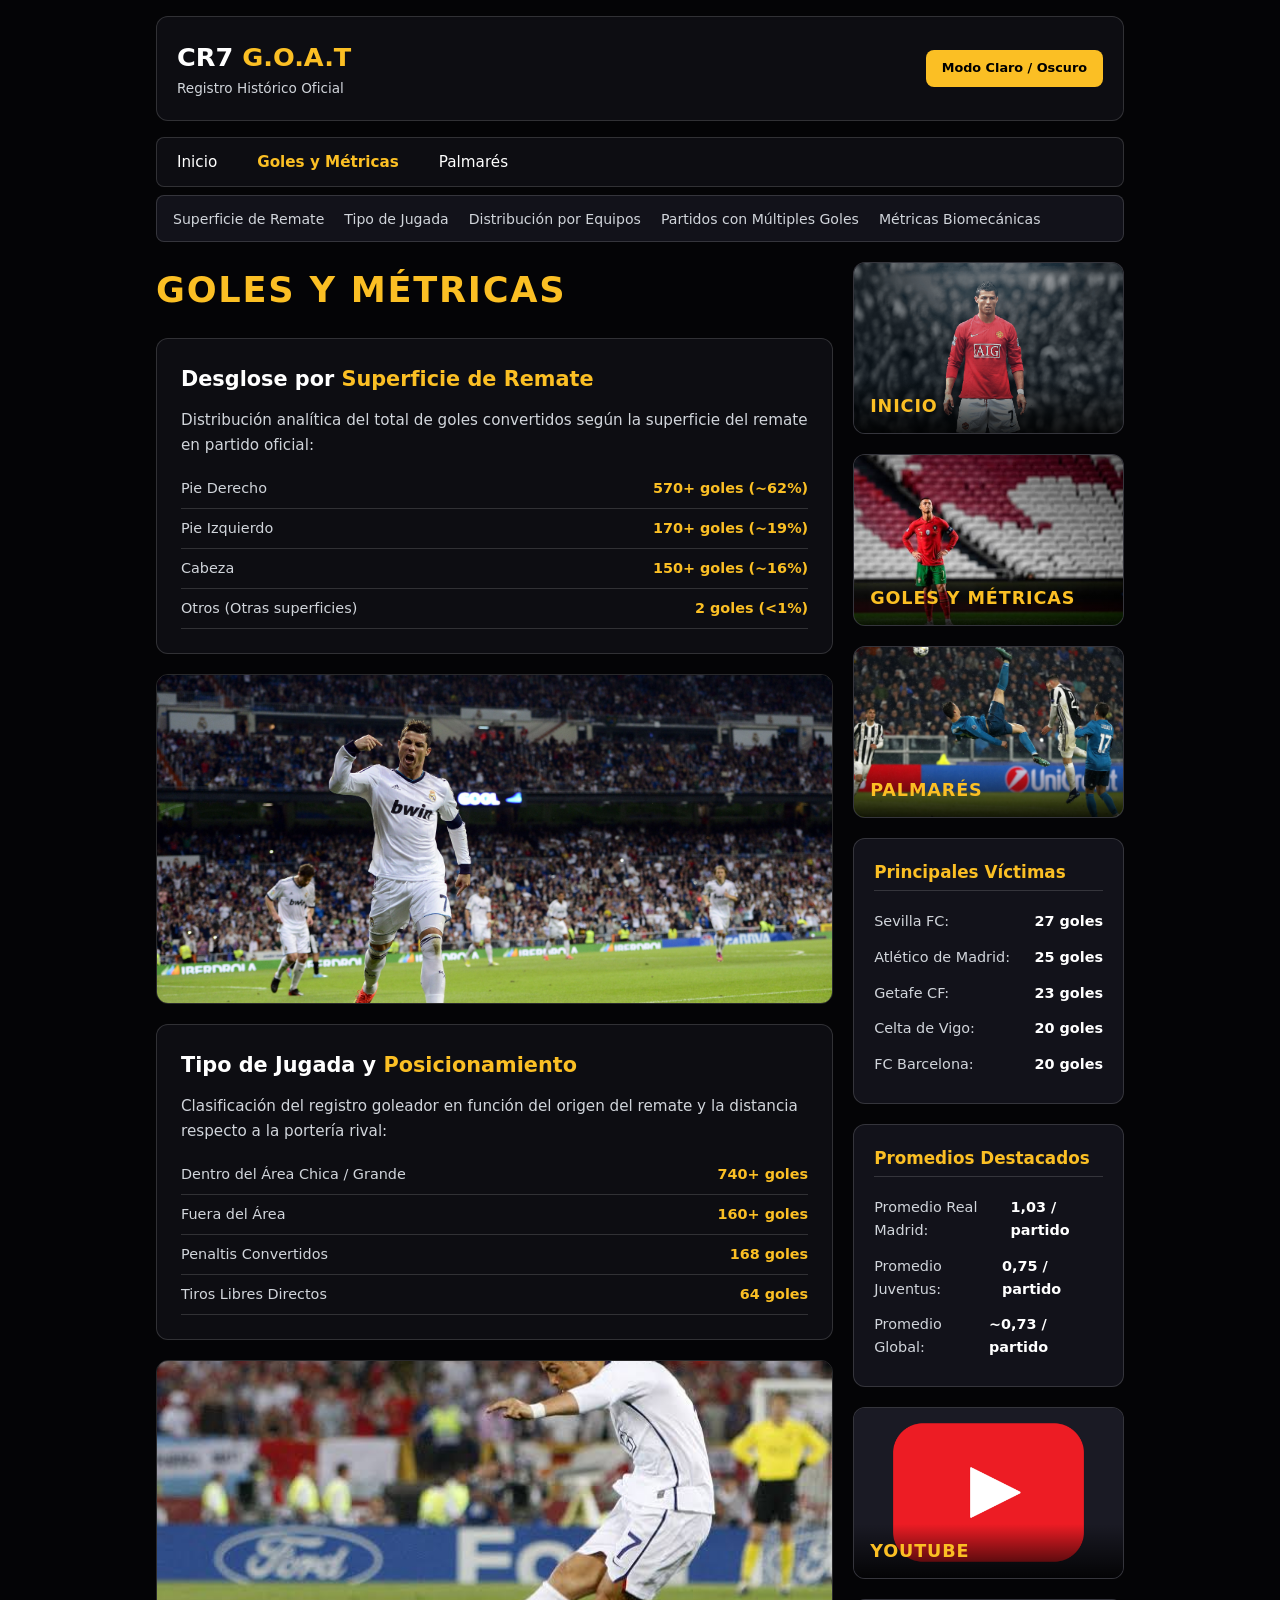
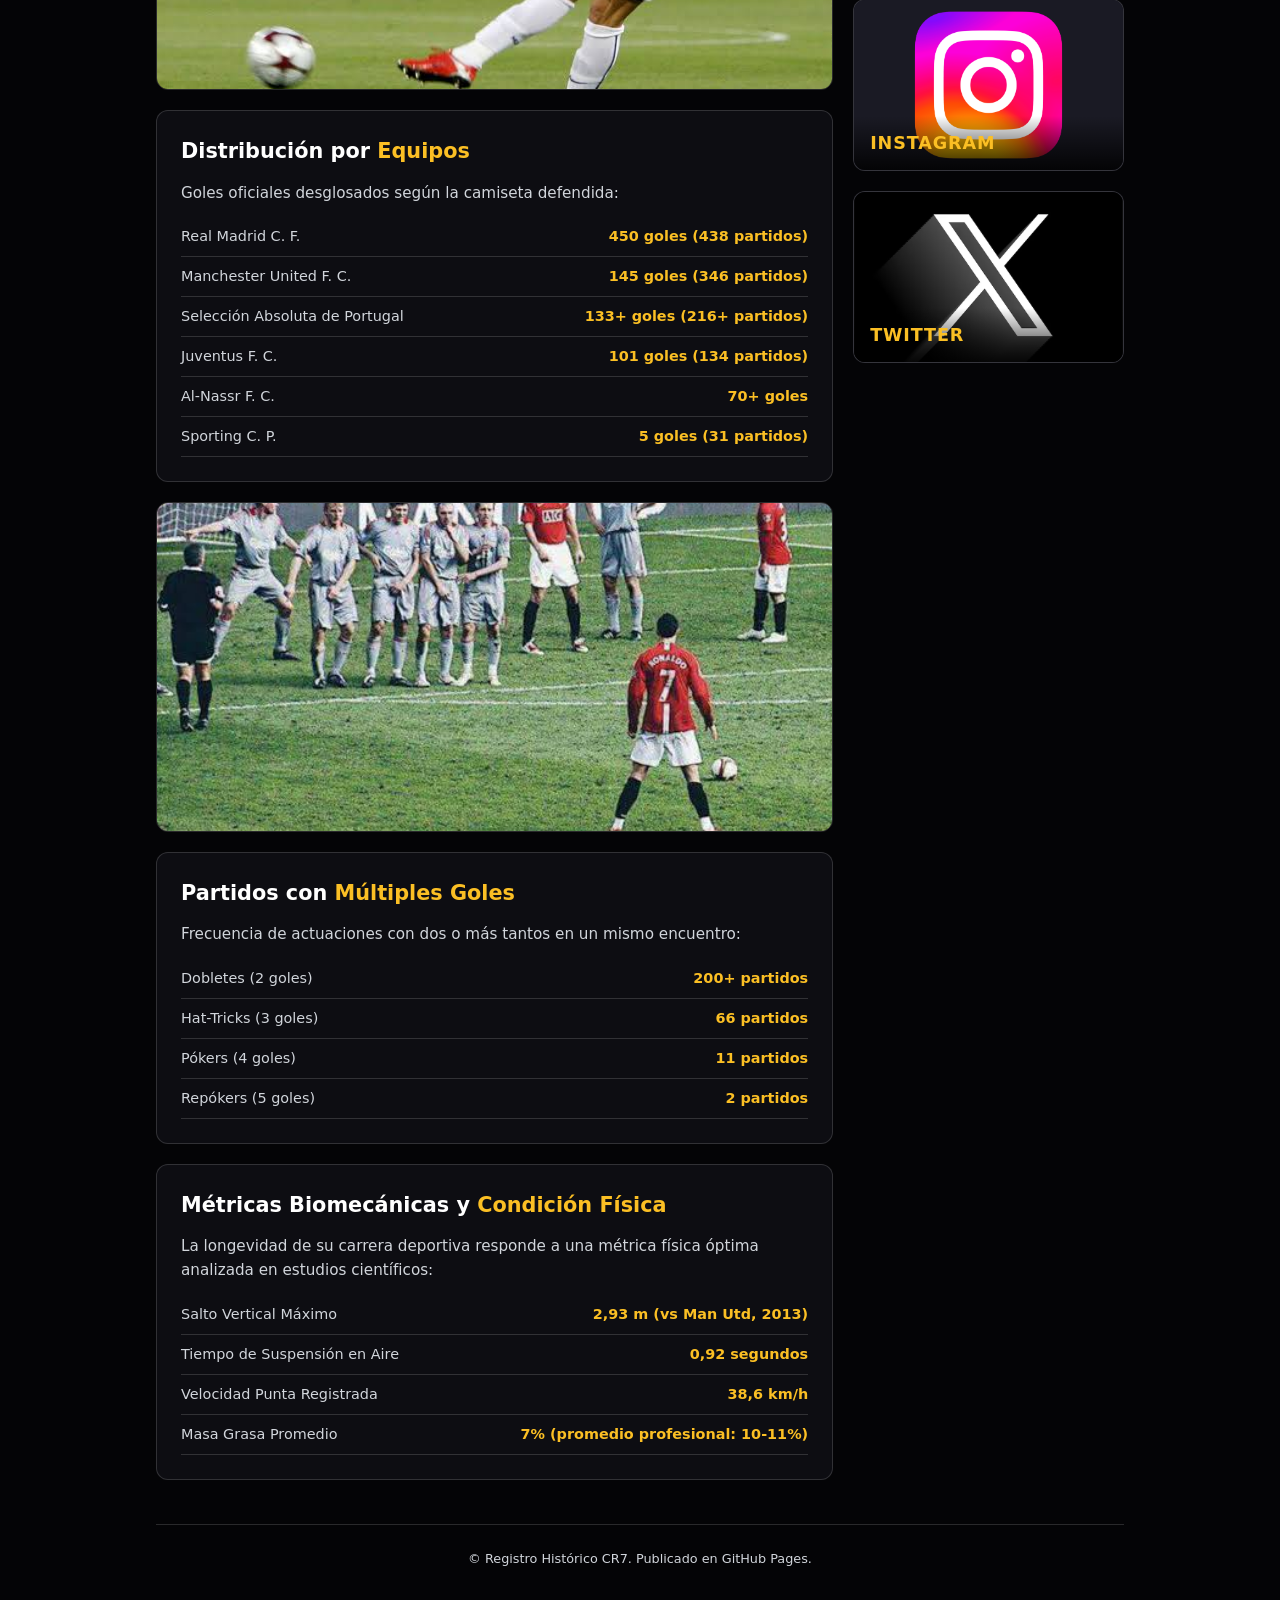
==== goles.html @ 3d064ac8 "Primer commit del sitio web" ====
<!DOCTYPE html>
<html lang="es">
<head>
    <meta charset="UTF-8">
    <meta name="viewport" content="width=device-width, initial-scale=1.0">
    <title>CR7 — Goles y Métricas</title>
    <link rel="stylesheet" href="styles.css">

    <!-- Carga previa del tema -->
    <script>
        (function() {
            var params = new URLSearchParams(window.location.search);
            var theme = params.get('theme');
            if (!theme) {
                try { theme = localStorage.getItem('theme'); } catch(e) {}
            }
            if (theme === 'light') {
                document.documentElement.setAttribute('data-theme', 'light');
            }
        })();
    </script>
</head>
<body>

    <!-- Checkbox oculto de control de tema -->
    <input type="checkbox" id="theme-switch" autocomplete="off" hidden>

    <div class="site-wrapper">

        <header>
            <div>
                <h1>CR7 <span>G.O.A.T</span></h1>
                <p>Registro Histórico Oficial</p>
            </div>
            <label for="theme-switch" class="theme-btn">Modo Claro / Oscuro</label>
        </header>

        <!-- Navegación principal -->
        <nav class="main-nav">
            <ul>
                <li><a href="index.html">Inicio</a></li>
                <li><a href="goles.html" class="active">Goles y Métricas</a></li>
                <li><a href="palmares.html">Palmarés</a></li>
            </ul>
        </nav>

        <!-- Índice interno de esta sección -->
        <nav class="sub-nav" aria-label="Índice de contenido">
            <ul>
                <li><a href="#remate">Superficie de Remate</a></li>
                <li><a href="#jugada">Tipo de Jugada</a></li>
                <li><a href="#equipos">Distribución por Equipos</a></li>
                <li><a href="#multiples">Partidos con Múltiples Goles</a></li>
                <li><a href="#biomecanica">Métricas Biomecánicas</a></li>
            </ul>
        </nav>

        <main class="layout-body">

            <div class="main-content">

                <div class="page-category-title">GOLES Y MÉTRICAS</div>

                <section id="remate" class="card-section">
                    <h2>Desglose por <span>Superficie de Remate</span></h2>
                    <p>Distribución analítica del total de goles convertidos según la superficie del remate en partido oficial:</p>

                    <!-- Tabla de datos (Label + Valor) -->
                    <div class="data-table">
                        <div class="table-row"><span>Pie Derecho</span><strong>570+ goles (~62%)</strong></div>
                        <div class="table-row"><span>Pie Izquierdo</span><strong>170+ goles (~19%)</strong></div>
                        <div class="table-row"><span>Cabeza</span><strong>150+ goles (~16%)</strong></div>
                        <div class="table-row"><span>Otros (Otras superficies)</span><strong>2 goles (&lt;1%)</strong></div>
                    </div>
                </section>

                <div class="img-banner">
                    <img src="goles1.jpg" alt="Remate de Gol">
                </div>

                <section id="jugada" class="card-section">
                    <h2>Tipo de Jugada y <span>Posicionamiento</span></h2>
                    <p>Clasificación del registro goleador en función del origen del remate y la distancia respecto a la portería rival:</p>
                    <div class="data-table">
                        <div class="table-row"><span>Dentro del Área Chica / Grande</span><strong>740+ goles</strong></div>
                        <div class="table-row"><span>Fuera del Área</span><strong>160+ goles</strong></div>
                        <div class="table-row"><span>Penaltis Convertidos</span><strong>168 goles</strong></div>
                        <div class="table-row"><span>Tiros Libres Directos</span><strong>64 goles</strong></div>
                    </div>
                </section>

                <div class="img-banner">
                    <img src="goles2.jpg" alt="Celebración de Gol">
                </div>

                <section id="equipos" class="card-section">
                    <h2>Distribución por <span>Equipos</span></h2>
                    <p>Goles oficiales desglosados según la camiseta defendida:</p>
                    <div class="data-table">
                        <div class="table-row"><span>Real Madrid C. F.</span><strong>450 goles (438 partidos)</strong></div>
                        <div class="table-row"><span>Manchester United F. C.</span><strong>145 goles (346 partidos)</strong></div>
                        <div class="table-row"><span>Selección Absoluta de Portugal</span><strong>133+ goles (216+ partidos)</strong></div>
                        <div class="table-row"><span>Juventus F. C.</span><strong>101 goles (134 partidos)</strong></div>
                        <div class="table-row"><span>Al-Nassr F. C.</span><strong>70+ goles</strong></div>
                        <div class="table-row"><span>Sporting C. P.</span><strong>5 goles (31 partidos)</strong></div>
                    </div>
                </section>

                <div class="img-banner">
                    <img src="goles3.jpg" alt="Tiro Libre Directo">
                </div>

                <section id="multiples" class="card-section">
                    <h2>Partidos con <span>Múltiples Goles</span></h2>
                    <p>Frecuencia de actuaciones con dos o más tantos en un mismo encuentro:</p>
                    <div class="data-table">
                        <div class="table-row"><span>Dobletes (2 goles)</span><strong>200+ partidos</strong></div>
                        <div class="table-row"><span>Hat-Tricks (3 goles)</span><strong>66 partidos</strong></div>
                        <div class="table-row"><span>Pókers (4 goles)</span><strong>11 partidos</strong></div>
                        <div class="table-row"><span>Repókers (5 goles)</span><strong>2 partidos</strong></div>
                    </div>
                </section>

                <section id="biomecanica" class="card-section">
                    <h2>Métricas Biomecánicas y <span>Condición Física</span></h2>
                    <p>La longevidad de su carrera deportiva responde a una métrica física óptima analizada en estudios científicos:</p>
                    <div class="data-table">
                        <div class="table-row"><span>Salto Vertical Máximo</span><strong>2,93 m (vs Man Utd, 2013)</strong></div>
                        <div class="table-row"><span>Tiempo de Suspensión en Aire</span><strong>0,92 segundos</strong></div>
                        <div class="table-row"><span>Velocidad Punta Registrada</span><strong>38,6 km/h</strong></div>
                        <div class="table-row"><span>Masa Grasa Promedio</span><strong>7% (promedio profesional: 10-11%)</strong></div>
                    </div>
                </section>
            </div>

            <!-- Sidebar lateral -->
            <aside class="sidebar">
                <div class="widget category-widget">
                    <a href="index.html" class="category-card">
                        <img src="cat_inicio.jpg" alt="Inicio">
                        <span class="category-title">Inicio</span>
                    </a>
                </div>

                <div class="widget category-widget">
                    <a href="goles.html" class="category-card">
                        <img src="cat_goles.jpg" alt="Goles y Métricas">
                        <span class="category-title">Goles y Métricas</span>
                    </a>
                </div>

                <div class="widget category-widget">
                    <a href="palmares.html" class="category-card">
                        <img src="cat_palmares.jpg" alt="Palmarés">
                        <span class="category-title">Palmarés</span>
                    </a>
                </div>

                <div class="widget">
                    <h3>Principales Víctimas</h3>
                    <ul>
                        <li><span>Sevilla FC:</span> <strong>27 goles</strong></li>
                        <li><span>Atlético de Madrid:</span> <strong>25 goles</strong></li>
                        <li><span>Getafe CF:</span> <strong>23 goles</strong></li>
                        <li><span>Celta de Vigo:</span> <strong>20 goles</strong></li>
                        <li><span>FC Barcelona:</span> <strong>20 goles</strong></li>
                    </ul>
                </div>

                <div class="widget">
                    <h3>Promedios Destacados</h3>
                    <ul>
                        <li><span>Promedio Real Madrid:</span> <strong>1,03 / partido</strong></li>
                        <li><span>Promedio Juventus:</span> <strong>0,75 / partido</strong></li>
                        <li><span>Promedio Global:</span> <strong>~0,73 / partido</strong></li>
                    </ul>
                </div>

                <div class="widget category-widget">
                    <a href="https://www.youtube.com/@cristiano" target="_blank" rel="noopener noreferrer" class="category-card">
                        <img src="youtube.jpg" alt="YouTube">
                        <span class="category-title">YouTube</span>
                    </a>
                </div>

                <div class="widget category-widget">
                    <a href="https://www.instagram.com/cristiano" target="_blank" rel="noopener noreferrer" class="category-card">
                        <img src="instagram.jpg" alt="Instagram">
                        <span class="category-title">Instagram</span>
                    </a>
                </div>

                <div class="widget category-widget">
                    <a href="https://x.com/cristiano" target="_blank" rel="noopener noreferrer" class="category-card">
                        <img src="twitter.jpg" alt="Twitter">
                        <span class="category-title">Twitter</span>
                    </a>
                </div>
            </aside>

        </main>

        <footer>
            <p>&copy; Registro Histórico CR7. Publicado en GitHub Pages.</p>
        </footer>

    </div>

    <!-- Script de sincronización de tema -->
    <script>
        (function() {
            var switchEl = document.getElementById('theme-switch');
            
            function isLight() {
                return document.documentElement.getAttribute('data-theme') === 'light';
            }

            function setTheme(light) {
                if (light) {
                    document.documentElement.setAttribute('data-theme', 'light');
                    try { localStorage.setItem('theme', 'light'); } catch(e) {}
                } else {
                    document.documentElement.removeAttribute('data-theme');
                    try { localStorage.setItem('theme', 'dark'); } catch(e) {}
                }
                if (switchEl) switchEl.checked = light;
            }

            if (switchEl) {
                switchEl.checked = isLight();
                switchEl.addEventListener('change', function() {
                    setTheme(this.checked);
                });
            }

            document.addEventListener('click', function(e) {
                var link = e.target.closest('a[href]');
                if (!link) return;
                var href = link.getAttribute('href');
                if (href && !href.startsWith('http') && !href.startsWith('//') && !href.startsWith('#')) {
                    var currentTheme = isLight() ? 'light' : 'dark';
                    var parts = href.split('#');
                    var path = parts[0].split('?')[0];
                    var hash = parts[1] ? '#' + parts[1] : '';
                    link.href = path + '?theme=' + currentTheme + hash;
                }
            });
        })();
    </script>

</body>
</html>
---- styles.css ----
/* Variables por defecto (Modo Oscuro) */
:root {
    --bg-main: #040406;                     /* Fondo general */
    --bg-card: rgba(15, 15, 20, 0.9);       /* Fondo de tarjetas */
    --bg-sidebar: rgba(20, 20, 28, 0.95);   /* Fondo widgets laterales */
    --text-primary: #ffffff;                /* Texto principal */
    --text-muted: #d1d5db;                  /* Texto secundario */
    --accent-gold: #fbbf24;                 /* Color dorado de contraste */
    --border-color: rgba(255, 255, 255, 0.15); /* Bordes */
}

/* Sobrescritura de variables cuando se activa el Modo Claro */
:root[data-theme="light"] {
    --bg-main: #f3f4f6;
    --bg-card: #ffffff;
    --bg-sidebar: #e5e7eb;
    --text-primary: #111827;
    --text-muted: #374151;
    --accent-gold: #d97706;                 /* Dorado más oscuro para fondo claro */
    --border-color: rgba(0, 0, 0, 0.2);
}

/* Reset de márgenes y box-sizing global */
* {
    box-sizing: border-box;
    margin: 0;
    padding: 0;
}

/* Desplazamiento suave al pulsar en anclas (#) */
html {
    scroll-behavior: smooth;
}

body {
    background-color: var(--bg-main);
    color: var(--text-primary);
    font-family: system-ui, -apple-system, sans-serif;
    line-height: 1.6;
    min-height: 100vh;
}

/* Contenedor central limitado a 1000px */
.site-wrapper {
    max-width: 1000px;
    margin: 0 auto;
    padding: 1rem;
}

/* Cabecera principal */
header {
    display: flex;
    justify-content: space-between;
    align-items: center;
    padding: 1.25rem;
    background: var(--bg-card);
    border: 1px solid var(--border-color);
    border-radius: 0.75rem;
    margin-bottom: 1rem;
}

header h1 {
    color: var(--text-primary);
    font-size: 1.6rem;
}

header h1 span {
    color: var(--accent-gold);
}

header p {
    font-size: 0.85rem;
    color: var(--text-muted);
}

/* Botón de cambio de tema */
.theme-btn {
    padding: 0.5rem 1rem;
    background: var(--accent-gold);
    color: #000000;
    font-weight: 700;
    font-size: 0.8rem;
    border-radius: 0.5rem;
    cursor: pointer;
    user-select: none;
    transition: background 0.2s ease, color 0.2s ease;
}

:root[data-theme="light"] .theme-btn {
    background: #fbbf24;
    color: #000000;
}

/* Menú principal de páginas */
.main-nav {
    background: var(--bg-card);
    border: 1px solid var(--border-color);
    border-radius: 0.5rem;
    margin-bottom: 0.5rem;
}

.main-nav ul {
    display: flex;
    list-style: none;
}

.main-nav a {
    display: block;
    padding: 0.75rem 1.25rem;
    color: var(--text-primary);
    text-decoration: none;
    font-size: 0.95rem;
}

.main-nav a:hover, .main-nav a.active {
    color: var(--accent-gold);
    font-weight: bold;
}

/* Índice secundario de anclas */
.sub-nav {
    background: var(--bg-sidebar);
    border: 1px solid var(--border-color);
    border-radius: 0.5rem;
    padding: 0.6rem 1rem;
    margin-bottom: 1.25rem;
}

.sub-nav ul {
    display: flex;
    flex-wrap: wrap;
    gap: 1.25rem;
    list-style: none;
}

.sub-nav a {
    color: var(--text-muted);
    text-decoration: none;
    font-size: 0.88rem;
    font-weight: 500;
}

.sub-nav a:hover {
    color: var(--accent-gold);
    text-decoration: underline;
}

/* Título superior de la categoría actual */
.page-category-title {
    color: var(--accent-gold);
    font-size: 2.2rem;
    font-weight: 900;
    letter-spacing: 0.05em;
    margin-bottom: 1.25rem;
    text-transform: uppercase;
}

/* Rejilla de layout: 1 col en móvil, 2 col en PC (>=768px) */
.layout-body {
    display: grid;
    grid-template-columns: 1fr;
    gap: 1.25rem;
}

@media (min-width: 768px) {
    .layout-body {
        grid-template-columns: 2.5fr 1fr;
    }
}

/* Tarjetas de sección */
.card-section {
    background: var(--bg-card);
    border: 1px solid var(--border-color);
    border-radius: 0.75rem;
    padding: 1.5rem;
    margin-bottom: 1.25rem;
    color: var(--text-primary);
}

.card-section h2 {
    font-size: 1.3rem;
    margin-bottom: 0.75rem;
    color: var(--text-primary);
}

.card-section h2 span {
    color: var(--accent-gold);
}

.card-section p {
    color: var(--text-muted);
    font-size: 0.95rem;
    margin-bottom: 0.75rem;
}

/* Tarjetas con borde izquierdo dorado */
.info-card {
    background: rgba(0, 0, 0, 0.05);
    border-left: 3px solid var(--accent-gold);
    padding: 0.85rem;
    margin-top: 0.75rem;
    border-radius: 0 0.5rem 0.5rem 0;
}

.info-card h3 {
    font-size: 1rem;
    color: var(--accent-gold);
    margin-bottom: 0.25rem;
}

.info-card p {
    margin-bottom: 0;
    font-size: 0.9rem;
}

/* Filas de tablas flexbox */
.data-table {
    margin-top: 0.75rem;
}

.table-row {
    display: flex;
    justify-content: space-between;
    padding: 0.5rem 0;
    border-bottom: 1px solid var(--border-color);
    font-size: 0.9rem;
}

.table-row span {
    color: var(--text-muted);
}

.table-row strong {
    color: var(--accent-gold);
    font-weight: 600;
}

/* Contenedores de imágenes ajustadas */
.img-banner {
    width: 100%;
    height: 330px;
    border-radius: 0.75rem;
    overflow: hidden;
    margin-bottom: 1.25rem;
    border: 1px solid var(--border-color);
}

/* 'object-fit: cover' escala sin deformar la imagen */
.img-banner img {
    width: 100%;
    height: 100%;
    object-fit: cover;
    display: block;
}

/* Barra lateral */
.sidebar {
    display: flex;
    flex-direction: column;
    gap: 1.25rem;
}

.widget {
    background: var(--bg-sidebar);
    border: 1px solid var(--border-color);
    border-radius: 0.75rem;
    padding: 1.25rem;
}

.category-widget {
    padding: 0;
    overflow: hidden;
    border: 1px solid var(--border-color);
    border-radius: 0.75rem;
}

.category-card {
    display: block;
    position: relative;
    width: 100%;
    height: 170px;
    overflow: hidden;
    text-decoration: none;
    background-color: #1a1a24;
}

.category-card img {
    width: 100%;
    height: 100%;
    object-fit: cover;
    display: block;
    transition: transform 0.3s ease;
}

/* Zoom suave en hover de tarjetas */
.category-card:hover img {
    transform: scale(1.05);
}

.category-title {
    position: absolute;
    bottom: 0;
    left: 0;
    right: 0;
    padding: 0.8rem 1rem;
    background: linear-gradient(transparent, rgba(0, 0, 0, 0.85));
    color: #fbbf24;
    font-size: 1.1rem;
    font-weight: 800;
    text-transform: uppercase;
    letter-spacing: 0.05em;
    z-index: 2;
}

:root[data-theme="light"] .category-title {
    background: linear-gradient(transparent, rgba(0, 0, 0, 0.75));
    color: #d97706;
}

.widget h3 {
    font-size: 1.05rem;
    color: var(--accent-gold);
    margin-bottom: 0.75rem;
    border-bottom: 1px solid var(--border-color);
    padding-bottom: 0.3rem;
}

.widget ul {
    list-style: none;
    font-size: 0.9rem;
}

.widget li {
    padding: 0.4rem 0;
    color: var(--text-muted);
    display: flex;
    justify-content: space-between;
}

.widget li strong {
    color: var(--text-primary);
}

/* Pie de página */
footer {
    text-align: center;
    padding: 1.5rem;
    margin-top: 1.5rem;
    font-size: 0.8rem;
    color: var(--text-muted);
    border-top: 1px solid var(--border-color);
}

footer a {
    color: var(--accent-gold);
    text-decoration: none;
}
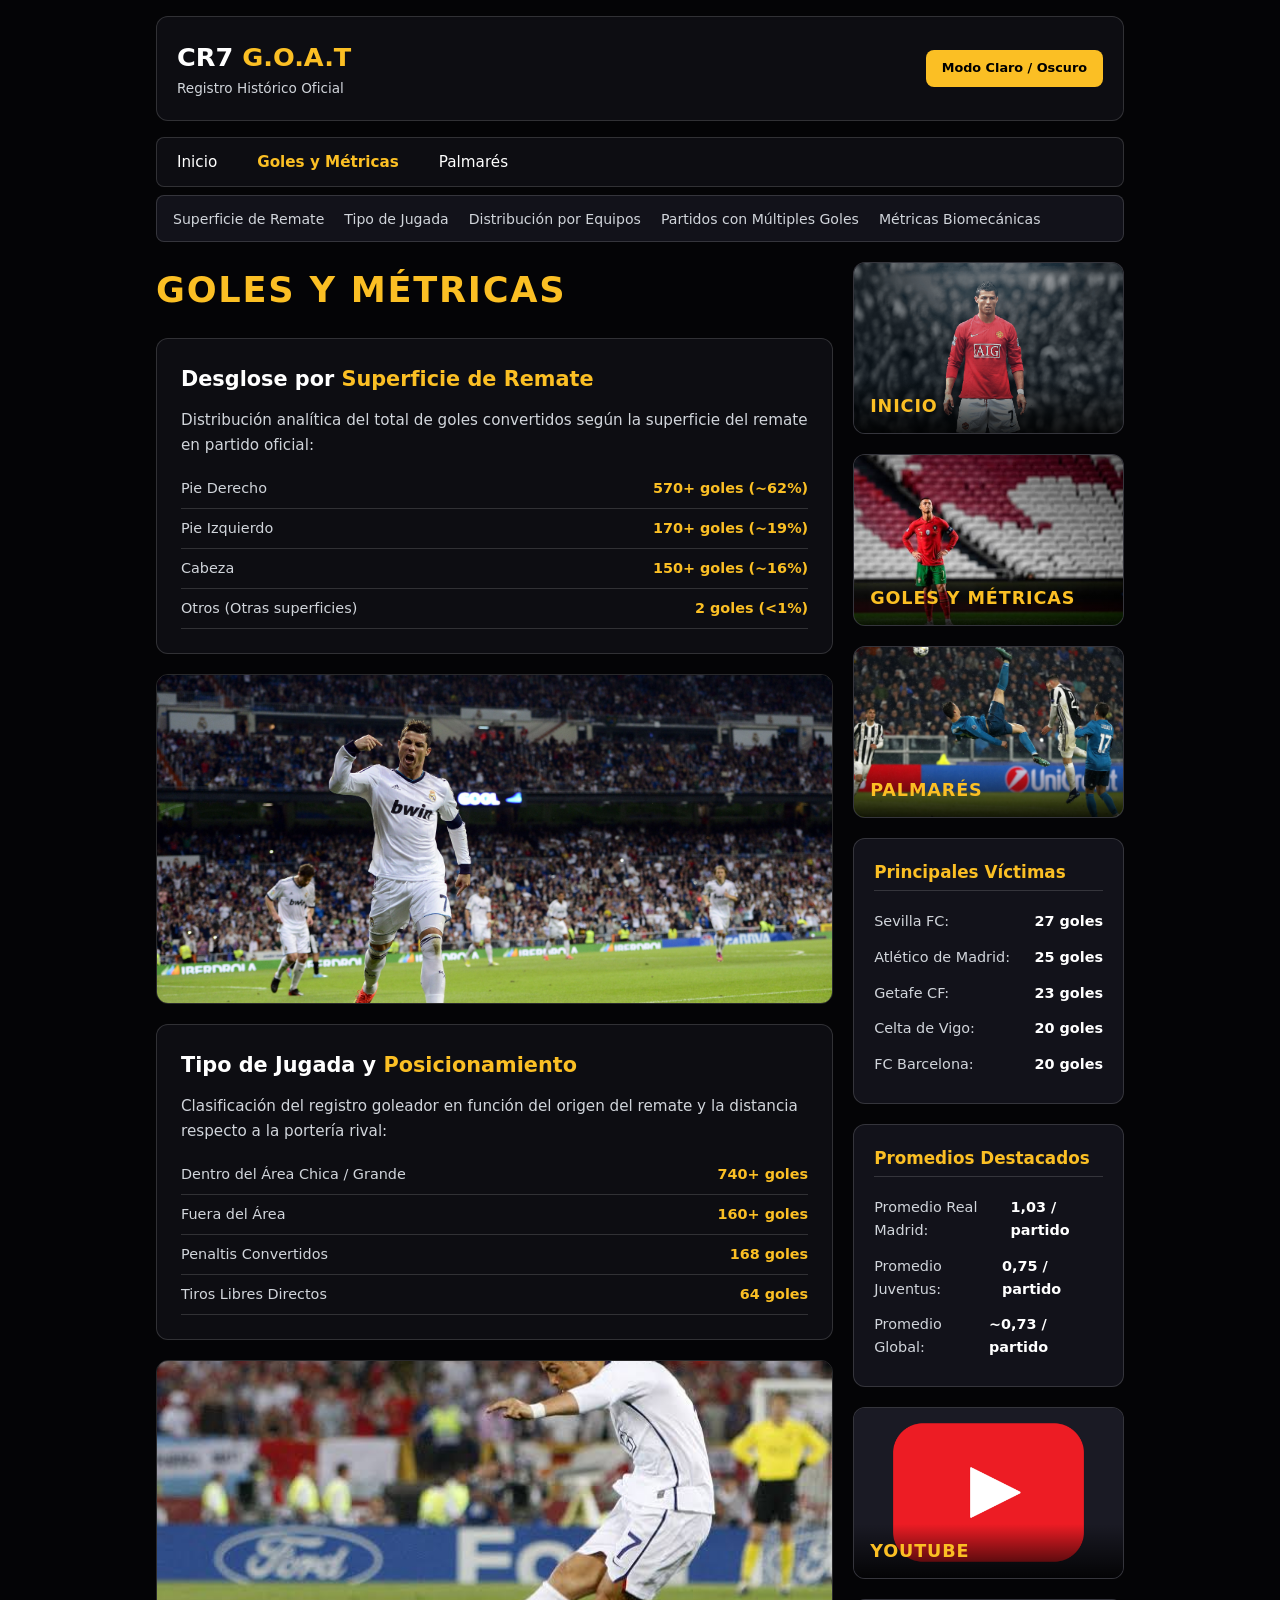
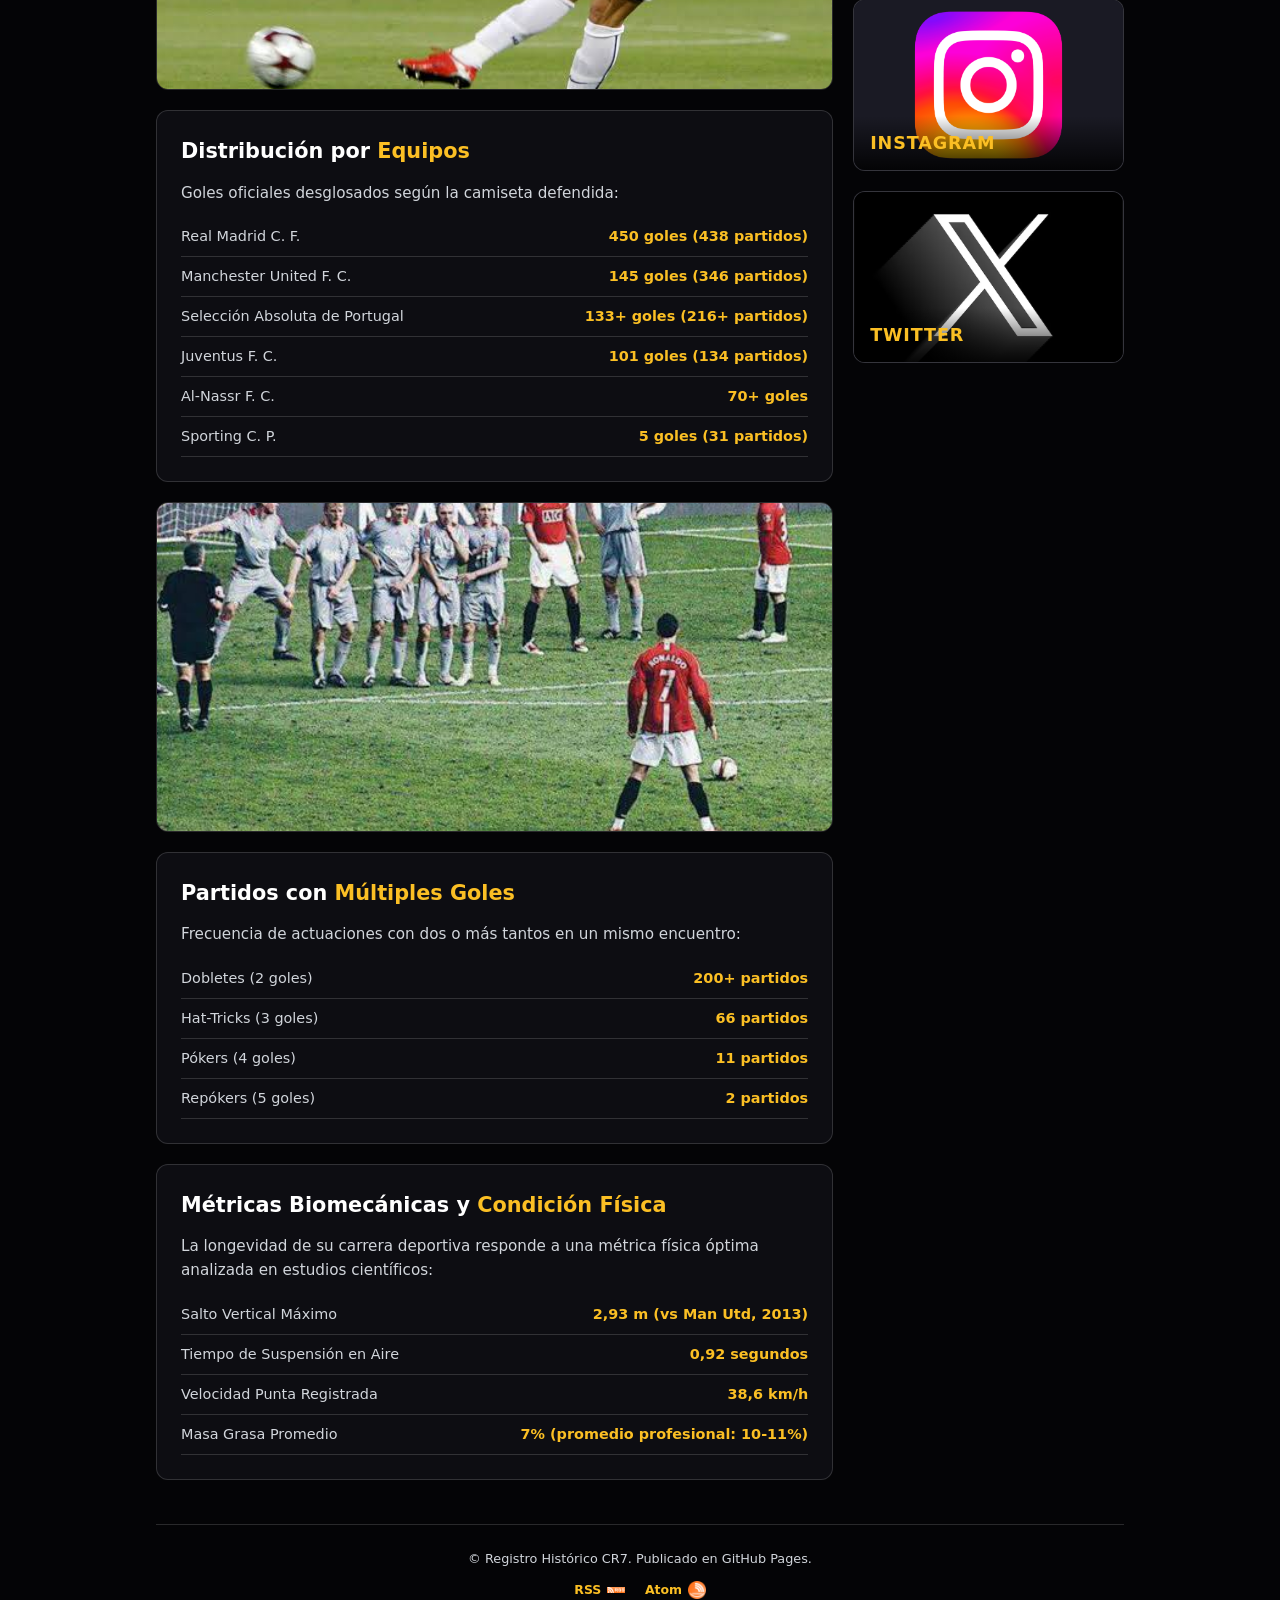
==== commit 9a9a7810: "Organizar carpetas y actualizar feeds" ====
--- a/goles.html
+++ b/goles.html
@@ -4,9 +4,9 @@
     <meta charset="UTF-8">
     <meta name="viewport" content="width=device-width, initial-scale=1.0">
     <title>CR7 — Goles y Métricas</title>
-    <link rel="stylesheet" href="styles.css">
-
-    <!-- Carga previa del tema -->
+    <link id="theme-css" rel="stylesheet" href="estilos/oscuro.css">
+    <link rel="alternate" type="application/rss+xml" title="RSS 2.0 - CR7" href="sindicacion/rss.xml">
+    <link rel="alternate" type="application/atom+xml" title="Atom 1.0 - CR7" href="sindicacion/atom.xml">
     <script>
         (function() {
             var params = new URLSearchParams(window.location.search);
@@ -15,14 +15,17 @@
                 try { theme = localStorage.getItem('theme'); } catch(e) {}
             }
             if (theme === 'light') {
-                document.documentElement.setAttribute('data-theme', 'light');
+                document.getElementById('theme-css').setAttribute('href', 'estilos/claro.css');
+                try { localStorage.setItem('theme', 'light'); } catch(e) {}
+            } else if (theme === 'dark') {
+                document.getElementById('theme-css').setAttribute('href', 'estilos/oscuro.css');
+                try { localStorage.setItem('theme', 'dark'); } catch(e) {}
             }
         })();
     </script>
 </head>
 <body>
 
-    <!-- Checkbox oculto de control de tema -->
     <input type="checkbox" id="theme-switch" autocomplete="off" hidden>
 
     <div class="site-wrapper">
@@ -35,7 +38,6 @@
             <label for="theme-switch" class="theme-btn">Modo Claro / Oscuro</label>
         </header>
 
-        <!-- Navegación principal -->
         <nav class="main-nav">
             <ul>
                 <li><a href="index.html">Inicio</a></li>
@@ -44,7 +46,6 @@
             </ul>
         </nav>
 
-        <!-- Índice interno de esta sección -->
         <nav class="sub-nav" aria-label="Índice de contenido">
             <ul>
                 <li><a href="#remate">Superficie de Remate</a></li>
@@ -64,8 +65,6 @@
                 <section id="remate" class="card-section">
                     <h2>Desglose por <span>Superficie de Remate</span></h2>
                     <p>Distribución analítica del total de goles convertidos según la superficie del remate en partido oficial:</p>
-
-                    <!-- Tabla de datos (Label + Valor) -->
                     <div class="data-table">
                         <div class="table-row"><span>Pie Derecho</span><strong>570+ goles (~62%)</strong></div>
                         <div class="table-row"><span>Pie Izquierdo</span><strong>170+ goles (~19%)</strong></div>
@@ -75,7 +74,7 @@
                 </section>
 
                 <div class="img-banner">
-                    <img src="goles1.jpg" alt="Remate de Gol">
+                    <img src="imagenes/goles1.jpg" alt="Remate de Gol">
                 </div>
 
                 <section id="jugada" class="card-section">
@@ -90,7 +89,7 @@
                 </section>
 
                 <div class="img-banner">
-                    <img src="goles2.jpg" alt="Celebración de Gol">
+                    <img src="imagenes/goles2.jpg" alt="Celebración de Gol">
                 </div>
 
                 <section id="equipos" class="card-section">
@@ -107,7 +106,7 @@
                 </section>
 
                 <div class="img-banner">
-                    <img src="goles3.jpg" alt="Tiro Libre Directo">
+                    <img src="imagenes/goles3.jpg" alt="Tiro Libre Directo">
                 </div>
 
                 <section id="multiples" class="card-section">
@@ -133,25 +132,24 @@
                 </section>
             </div>
 
-            <!-- Sidebar lateral -->
             <aside class="sidebar">
                 <div class="widget category-widget">
                     <a href="index.html" class="category-card">
-                        <img src="cat_inicio.jpg" alt="Inicio">
+                        <img src="imagenes/cat_inicio.jpg" alt="Inicio">
                         <span class="category-title">Inicio</span>
                     </a>
                 </div>
 
                 <div class="widget category-widget">
                     <a href="goles.html" class="category-card">
-                        <img src="cat_goles.jpg" alt="Goles y Métricas">
+                        <img src="imagenes/cat_goles.jpg" alt="Goles y Métricas">
                         <span class="category-title">Goles y Métricas</span>
                     </a>
                 </div>
 
                 <div class="widget category-widget">
                     <a href="palmares.html" class="category-card">
-                        <img src="cat_palmares.jpg" alt="Palmarés">
+                        <img src="imagenes/cat_palmares.jpg" alt="Palmarés">
                         <span class="category-title">Palmarés</span>
                     </a>
                 </div>
@@ -178,21 +176,21 @@
 
                 <div class="widget category-widget">
                     <a href="https://www.youtube.com/@cristiano" target="_blank" rel="noopener noreferrer" class="category-card">
-                        <img src="youtube.jpg" alt="YouTube">
+                        <img src="imagenes/youtube.jpg" alt="YouTube">
                         <span class="category-title">YouTube</span>
                     </a>
                 </div>
 
                 <div class="widget category-widget">
                     <a href="https://www.instagram.com/cristiano" target="_blank" rel="noopener noreferrer" class="category-card">
-                        <img src="instagram.jpg" alt="Instagram">
+                        <img src="imagenes/instagram.jpg" alt="Instagram">
                         <span class="category-title">Instagram</span>
                     </a>
                 </div>
 
                 <div class="widget category-widget">
                     <a href="https://x.com/cristiano" target="_blank" rel="noopener noreferrer" class="category-card">
-                        <img src="twitter.jpg" alt="Twitter">
+                        <img src="imagenes/twitter.jpg" alt="Twitter">
                         <span class="category-title">Twitter</span>
                     </a>
                 </div>
@@ -202,27 +200,38 @@
 
         <footer>
             <p>&copy; Registro Histórico CR7. Publicado en GitHub Pages.</p>
+            <div class="footer-feeds">
+                <a href="sindicacion/rss.xml" type="application/rss+xml" target="_blank" class="feed-item">
+                    <span>RSS</span>
+                    <img src="imagenes/rss.png" alt="Icono RSS" title="Suscribirse por RSS">
+                </a>
+                <a href="sindicacion/atom.xml" type="application/atom+xml" target="_blank" class="feed-item">
+                    <span>Atom</span>
+                    <img src="imagenes/atom.png" alt="Icono Atom" title="Suscribirse por Atom">
+                </a>
+            </div>
         </footer>
 
     </div>
 
-    <!-- Script de sincronización de tema -->
     <script>
         (function() {
             var switchEl = document.getElementById('theme-switch');
-            
+            var themeLink = document.getElementById('theme-css');
+
             function isLight() {
-                return document.documentElement.getAttribute('data-theme') === 'light';
+                return themeLink.getAttribute('href') === 'estilos/claro.css';
             }
 
             function setTheme(light) {
-                if (light) {
-                    document.documentElement.setAttribute('data-theme', 'light');
-                    try { localStorage.setItem('theme', 'light'); } catch(e) {}
-                } else {
-                    document.documentElement.removeAttribute('data-theme');
-                    try { localStorage.setItem('theme', 'dark'); } catch(e) {}
-                }
+                var mode = light ? 'light' : 'dark';
+                themeLink.setAttribute('href', light ? 'estilos/claro.css' : 'estilos/oscuro.css');
+                try { localStorage.setItem('theme', mode); } catch(e) {}
+                try {
+                    var url = new URL(window.location.href);
+                    url.searchParams.set('theme', mode);
+                    window.history.replaceState(null, '', url.toString());
+                } catch(e) {}
                 if (switchEl) switchEl.checked = light;
             }
 
@@ -233,11 +242,21 @@
                 });
             }
 
+            window.addEventListener('pageshow', function(e) {
+                if (e.persisted) {
+                    var saved = null;
+                    try { saved = localStorage.getItem('theme'); } catch(err) {}
+                    if (saved === 'light' || saved === 'dark') {
+                        setTheme(saved === 'light');
+                    }
+                }
+            });
+
             document.addEventListener('click', function(e) {
                 var link = e.target.closest('a[href]');
                 if (!link) return;
                 var href = link.getAttribute('href');
-                if (href && !href.startsWith('http') && !href.startsWith('//') && !href.startsWith('#')) {
+                if (href && !href.startsWith('http') && !href.startsWith('//') && !href.startsWith('#') && !href.endsWith('.xml')) {
                     var currentTheme = isLight() ? 'light' : 'dark';
                     var parts = href.split('#');
                     var path = parts[0].split('?')[0];
--- a/estilos/oscuro.css
+++ b/estilos/oscuro.css
@@ -0,0 +1,349 @@
+:root {
+    --bg-main: #040406;
+    --bg-card: rgba(15, 15, 20, 0.9);
+    --bg-sidebar: rgba(20, 20, 28, 0.95);
+    --text-primary: #ffffff;
+    --text-muted: #d1d5db;
+    --accent-gold: #fbbf24;
+    --border-color: rgba(255, 255, 255, 0.15);
+}
+
+* {
+    box-sizing: border-box;
+    margin: 0;
+    padding: 0;
+}
+
+html {
+    scroll-behavior: smooth;
+}
+
+body {
+    background-color: var(--bg-main);
+    color: var(--text-primary);
+    font-family: system-ui, -apple-system, sans-serif;
+    line-height: 1.6;
+    min-height: 100vh;
+}
+
+.site-wrapper {
+    max-width: 1000px;
+    margin: 0 auto;
+    padding: 1rem;
+}
+
+header {
+    display: flex;
+    justify-content: space-between;
+    align-items: center;
+    padding: 1.25rem;
+    background: var(--bg-card);
+    border: 1px solid var(--border-color);
+    border-radius: 0.75rem;
+    margin-bottom: 1rem;
+}
+
+header h1 {
+    color: var(--text-primary);
+    font-size: 1.6rem;
+}
+
+header h1 span {
+    color: var(--accent-gold);
+}
+
+header p {
+    font-size: 0.85rem;
+    color: var(--text-muted);
+}
+
+.theme-btn {
+    padding: 0.5rem 1rem;
+    background: var(--accent-gold);
+    color: #000000;
+    font-weight: 700;
+    font-size: 0.8rem;
+    border-radius: 0.5rem;
+    cursor: pointer;
+    user-select: none;
+    transition: background 0.2s ease, color 0.2s ease;
+}
+
+.main-nav {
+    background: var(--bg-card);
+    border: 1px solid var(--border-color);
+    border-radius: 0.5rem;
+    margin-bottom: 0.5rem;
+}
+
+.main-nav ul {
+    display: flex;
+    list-style: none;
+}
+
+.main-nav a {
+    display: block;
+    padding: 0.75rem 1.25rem;
+    color: var(--text-primary);
+    text-decoration: none;
+    font-size: 0.95rem;
+}
+
+.main-nav a:hover, .main-nav a.active {
+    color: var(--accent-gold);
+    font-weight: bold;
+}
+
+.sub-nav {
+    background: var(--bg-sidebar);
+    border: 1px solid var(--border-color);
+    border-radius: 0.5rem;
+    padding: 0.6rem 1rem;
+    margin-bottom: 1.25rem;
+}
+
+.sub-nav ul {
+    display: flex;
+    flex-wrap: wrap;
+    gap: 1.25rem;
+    list-style: none;
+}
+
+.sub-nav a {
+    color: var(--text-muted);
+    text-decoration: none;
+    font-size: 0.88rem;
+    font-weight: 500;
+}
+
+.sub-nav a:hover {
+    color: var(--accent-gold);
+    text-decoration: underline;
+}
+
+.page-category-title {
+    color: var(--accent-gold);
+    font-size: 2.2rem;
+    font-weight: 900;
+    letter-spacing: 0.05em;
+    margin-bottom: 1.25rem;
+    text-transform: uppercase;
+}
+
+.layout-body {
+    display: grid;
+    grid-template-columns: 1fr;
+    gap: 1.25rem;
+}
+
+@media (min-width: 768px) {
+    .layout-body {
+        grid-template-columns: 2.5fr 1fr;
+    }
+}
+
+.card-section {
+    background: var(--bg-card);
+    border: 1px solid var(--border-color);
+    border-radius: 0.75rem;
+    padding: 1.5rem;
+    margin-bottom: 1.25rem;
+    color: var(--text-primary);
+}
+
+.card-section h2 {
+    font-size: 1.3rem;
+    margin-bottom: 0.75rem;
+    color: var(--text-primary);
+}
+
+.card-section h2 span {
+    color: var(--accent-gold);
+}
+
+.card-section p {
+    color: var(--text-muted);
+    font-size: 0.95rem;
+    margin-bottom: 0.75rem;
+}
+
+.info-card {
+    background: rgba(255, 255, 255, 0.03);
+    border-left: 3px solid var(--accent-gold);
+    padding: 0.85rem;
+    margin-top: 0.75rem;
+    border-radius: 0 0.5rem 0.5rem 0;
+}
+
+.info-card h3 {
+    font-size: 1rem;
+    color: var(--accent-gold);
+    margin-bottom: 0.25rem;
+}
+
+.info-card p {
+    margin-bottom: 0;
+    font-size: 0.9rem;
+}
+
+.data-table {
+    margin-top: 0.75rem;
+}
+
+.table-row {
+    display: flex;
+    justify-content: space-between;
+    padding: 0.5rem 0;
+    border-bottom: 1px solid var(--border-color);
+    font-size: 0.9rem;
+}
+
+.table-row span {
+    color: var(--text-muted);
+}
+
+.table-row strong {
+    color: var(--accent-gold);
+    font-weight: 600;
+}
+
+.img-banner {
+    width: 100%;
+    height: 330px;
+    border-radius: 0.75rem;
+    overflow: hidden;
+    margin-bottom: 1.25rem;
+    border: 1px solid var(--border-color);
+}
+
+.img-banner img {
+    width: 100%;
+    height: 100%;
+    object-fit: cover;
+    display: block;
+}
+
+.sidebar {
+    display: flex;
+    flex-direction: column;
+    gap: 1.25rem;
+}
+
+.widget {
+    background: var(--bg-sidebar);
+    border: 1px solid var(--border-color);
+    border-radius: 0.75rem;
+    padding: 1.25rem;
+}
+
+.category-widget {
+    padding: 0;
+    overflow: hidden;
+    border: 1px solid var(--border-color);
+    border-radius: 0.75rem;
+}
+
+.category-card {
+    display: block;
+    position: relative;
+    width: 100%;
+    height: 170px;
+    overflow: hidden;
+    text-decoration: none;
+    background-color: #1a1a24;
+}
+
+.category-card img {
+    width: 100%;
+    height: 100%;
+    object-fit: cover;
+    display: block;
+    transition: transform 0.3s ease;
+}
+
+.category-card:hover img {
+    transform: scale(1.05);
+}
+
+.category-title {
+    position: absolute;
+    bottom: 0;
+    left: 0;
+    right: 0;
+    padding: 0.8rem 1rem;
+    background: linear-gradient(transparent, rgba(0, 0, 0, 0.85));
+    color: #fbbf24;
+    font-size: 1.1rem;
+    font-weight: 800;
+    text-transform: uppercase;
+    letter-spacing: 0.05em;
+    z-index: 2;
+}
+
+.widget h3 {
+    font-size: 1.05rem;
+    color: var(--accent-gold);
+    margin-bottom: 0.75rem;
+    border-bottom: 1px solid var(--border-color);
+    padding-bottom: 0.3rem;
+}
+
+.widget ul {
+    list-style: none;
+    font-size: 0.9rem;
+}
+
+.widget li {
+    padding: 0.4rem 0;
+    color: var(--text-muted);
+    display: flex;
+    justify-content: space-between;
+}
+
+.widget li strong {
+    color: var(--text-primary);
+}
+
+footer {
+    text-align: center;
+    padding: 1.5rem;
+    margin-top: 1.5rem;
+    font-size: 0.8rem;
+    color: var(--text-muted);
+    border-top: 1px solid var(--border-color);
+}
+
+footer a {
+    color: var(--accent-gold);
+    text-decoration: none;
+}
+
+.footer-feeds {
+    display: flex;
+    justify-content: center;
+    align-items: center;
+    gap: 1.25rem;
+    margin-top: 0.65rem;
+}
+
+.feed-item {
+    display: inline-flex;
+    align-items: center;
+    gap: 0.35rem;
+    font-size: 0.78rem;
+    font-weight: 600;
+    color: var(--accent-gold);
+    transition: transform 0.2s ease;
+}
+
+.feed-item:hover {
+    transform: scale(1.06);
+}
+
+.feed-item img {
+    width: 18px;
+    height: 18px;
+    object-fit: contain;
+    border-radius: 0.25rem;
+    display: block;
+}
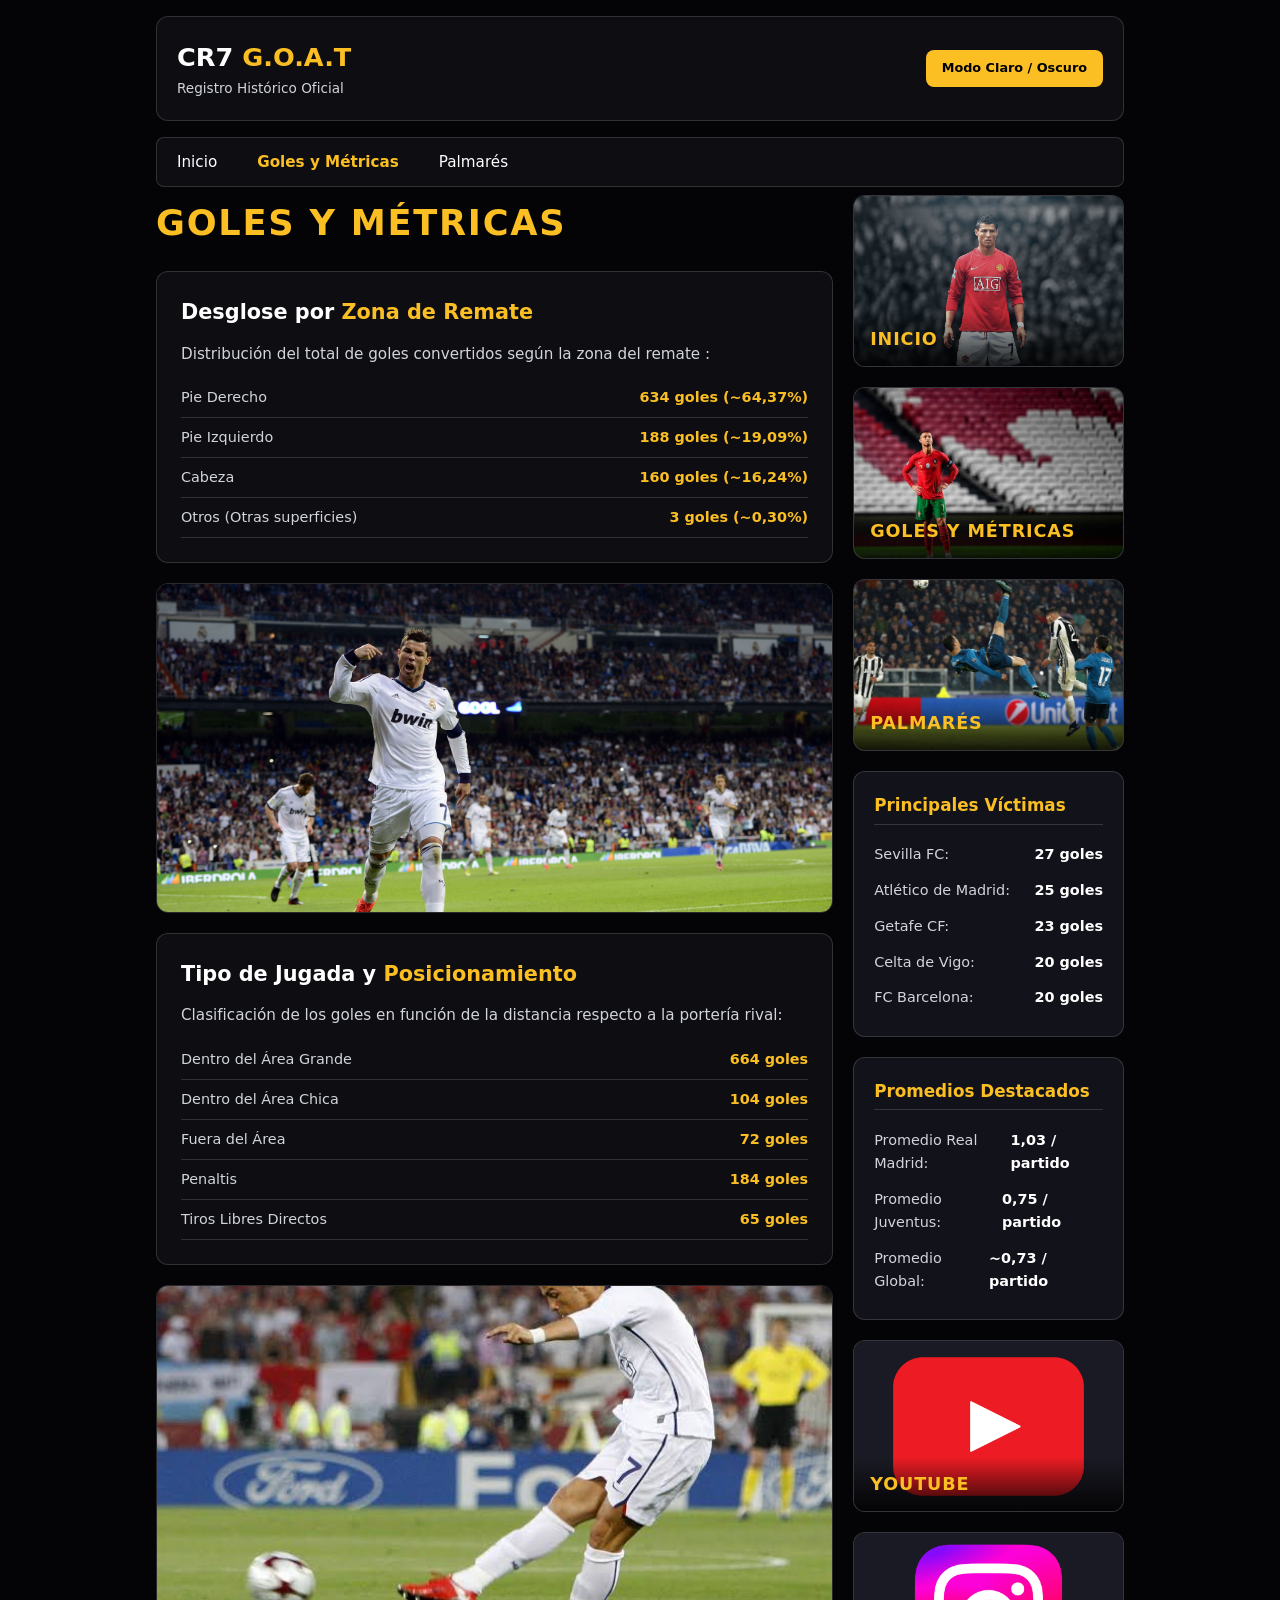
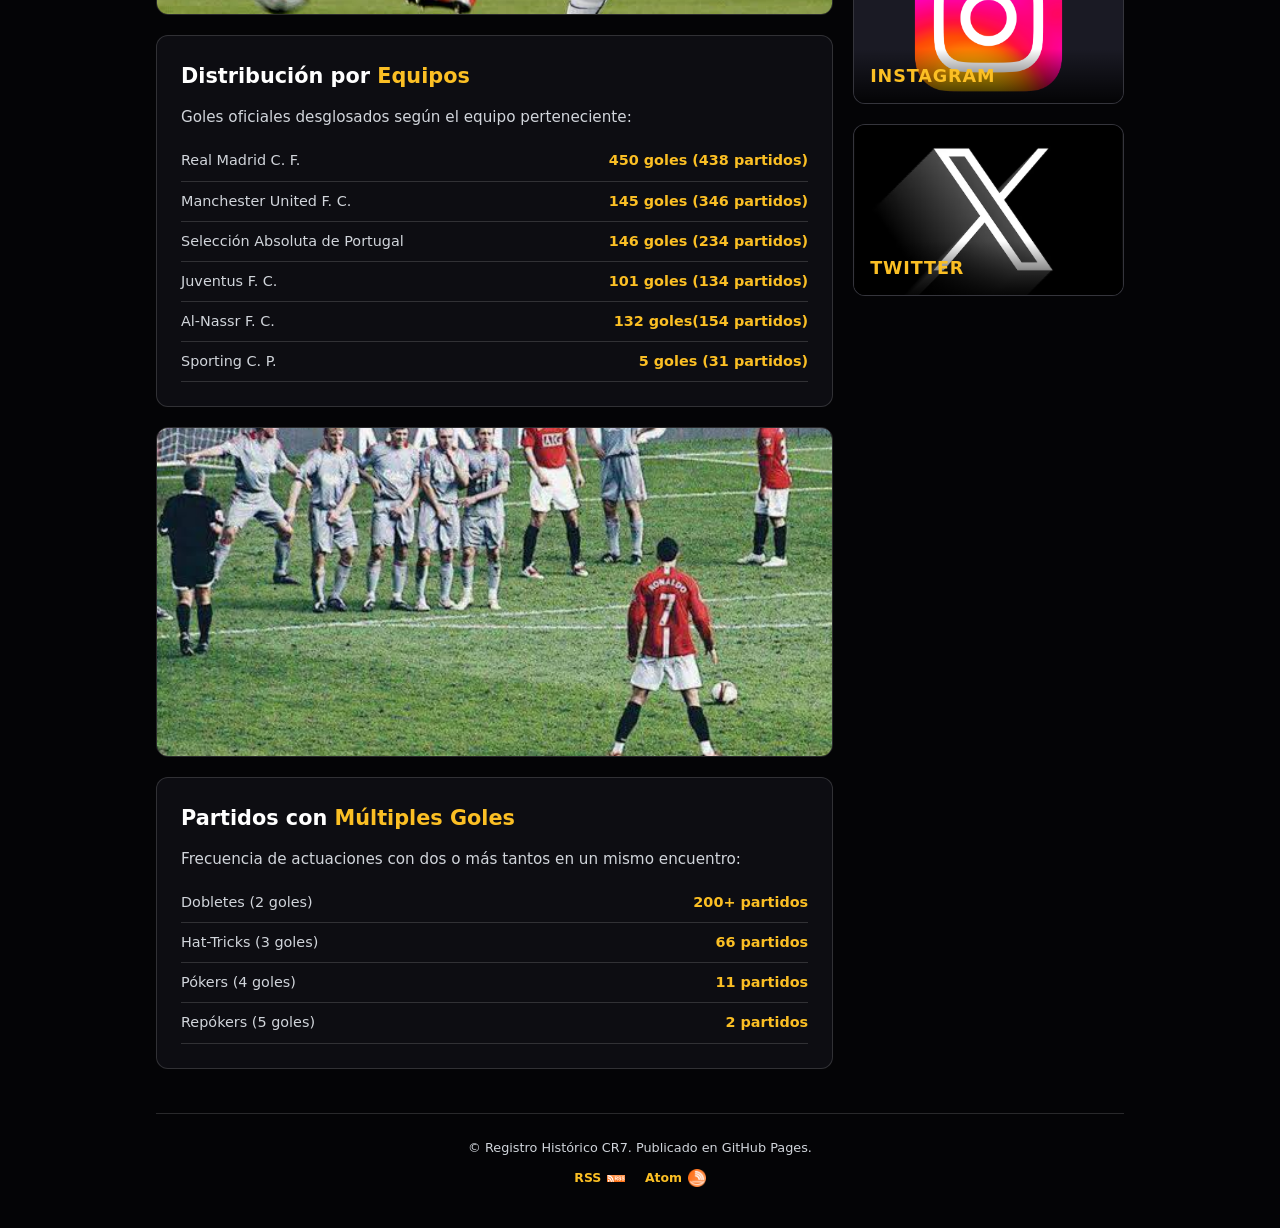
==== commit be02c610: "Actualizar RSS y Atom" ====
--- a/goles.html
+++ b/goles.html
@@ -5,8 +5,8 @@
     <meta name="viewport" content="width=device-width, initial-scale=1.0">
     <title>CR7 — Goles y Métricas</title>
     <link id="theme-css" rel="stylesheet" href="estilos/oscuro.css">
-    <link rel="alternate" type="application/rss+xml" title="RSS 2.0 - CR7" href="sindicacion/rss.xml">
-    <link rel="alternate" type="application/atom+xml" title="Atom 1.0 - CR7" href="sindicacion/atom.xml">
+    <link rel="alternate" type="application/rss+xml" title="RSS 2.0 - CR7" href="https://gopoda.github.io/Cr7-GOAT/sindicacion/rss.xml">
+    <link rel="alternate" type="application/atom+xml" title="Atom 1.0 - CR7" href="https://gopoda.github.io/Cr7-GOAT/sindicacion/atom.xml">
     <script>
         (function() {
             var params = new URLSearchParams(window.location.search);
@@ -45,17 +45,6 @@
                 <li><a href="palmares.html">Palmarés</a></li>
             </ul>
         </nav>
-
-        <nav class="sub-nav" aria-label="Índice de contenido">
-            <ul>
-                <li><a href="#remate">Superficie de Remate</a></li>
-                <li><a href="#jugada">Tipo de Jugada</a></li>
-                <li><a href="#equipos">Distribución por Equipos</a></li>
-                <li><a href="#multiples">Partidos con Múltiples Goles</a></li>
-                <li><a href="#biomecanica">Métricas Biomecánicas</a></li>
-            </ul>
-        </nav>
-
         <main class="layout-body">
 
             <div class="main-content">
@@ -63,13 +52,13 @@
                 <div class="page-category-title">GOLES Y MÉTRICAS</div>
 
                 <section id="remate" class="card-section">
-                    <h2>Desglose por <span>Superficie de Remate</span></h2>
-                    <p>Distribución analítica del total de goles convertidos según la superficie del remate en partido oficial:</p>
-                    <div class="data-table">
-                        <div class="table-row"><span>Pie Derecho</span><strong>570+ goles (~62%)</strong></div>
-                        <div class="table-row"><span>Pie Izquierdo</span><strong>170+ goles (~19%)</strong></div>
-                        <div class="table-row"><span>Cabeza</span><strong>150+ goles (~16%)</strong></div>
-                        <div class="table-row"><span>Otros (Otras superficies)</span><strong>2 goles (&lt;1%)</strong></div>
+                    <h2>Desglose por <span>Zona de Remate</span></h2>
+                    <p>Distribución del total de goles convertidos según la zona del remate :</p>
+                    <div class="data-table">
+                        <div class="table-row"><span>Pie Derecho</span><strong>634 goles (~64,37%)</strong></div>
+                        <div class="table-row"><span>Pie Izquierdo</span><strong>188 goles (~19,09%)</strong></div>
+                        <div class="table-row"><span>Cabeza</span><strong>160 goles (~16,24%)</strong></div>
+                        <div class="table-row"><span>Otros (Otras superficies)</span><strong>3 goles (~0,30%)</strong></div>
                     </div>
                 </section>
 
@@ -79,12 +68,13 @@
 
                 <section id="jugada" class="card-section">
                     <h2>Tipo de Jugada y <span>Posicionamiento</span></h2>
-                    <p>Clasificación del registro goleador en función del origen del remate y la distancia respecto a la portería rival:</p>
-                    <div class="data-table">
-                        <div class="table-row"><span>Dentro del Área Chica / Grande</span><strong>740+ goles</strong></div>
-                        <div class="table-row"><span>Fuera del Área</span><strong>160+ goles</strong></div>
-                        <div class="table-row"><span>Penaltis Convertidos</span><strong>168 goles</strong></div>
-                        <div class="table-row"><span>Tiros Libres Directos</span><strong>64 goles</strong></div>
+                    <p>Clasificación de los goles en función de la distancia respecto a la portería rival:</p>
+                    <div class="data-table">
+                       <div class="table-row"><span>Dentro del Área Grande</span><strong>664 goles</strong></div>
+                       <div class="table-row"><span>Dentro del Área Chica</span><strong>104 goles</strong></div>
+                        <div class="table-row"><span>Fuera del Área</span><strong>72 goles</strong></div>
+                        <div class="table-row"><span>Penaltis</span><strong>184 goles</strong></div>
+                        <div class="table-row"><span>Tiros Libres Directos</span><strong>65 goles</strong></div>
                     </div>
                 </section>
 
@@ -94,13 +84,13 @@
 
                 <section id="equipos" class="card-section">
                     <h2>Distribución por <span>Equipos</span></h2>
-                    <p>Goles oficiales desglosados según la camiseta defendida:</p>
+                    <p>Goles oficiales desglosados según el equipo perteneciente:</p>
                     <div class="data-table">
                         <div class="table-row"><span>Real Madrid C. F.</span><strong>450 goles (438 partidos)</strong></div>
                         <div class="table-row"><span>Manchester United F. C.</span><strong>145 goles (346 partidos)</strong></div>
-                        <div class="table-row"><span>Selección Absoluta de Portugal</span><strong>133+ goles (216+ partidos)</strong></div>
+                        <div class="table-row"><span>Selección Absoluta de Portugal</span><strong>146 goles (234 partidos)</strong></div>
                         <div class="table-row"><span>Juventus F. C.</span><strong>101 goles (134 partidos)</strong></div>
-                        <div class="table-row"><span>Al-Nassr F. C.</span><strong>70+ goles</strong></div>
+                        <div class="table-row"><span>Al-Nassr F. C.</span><strong>132 goles(154 partidos)</strong></div>
                         <div class="table-row"><span>Sporting C. P.</span><strong>5 goles (31 partidos)</strong></div>
                     </div>
                 </section>
@@ -117,17 +107,6 @@
                         <div class="table-row"><span>Hat-Tricks (3 goles)</span><strong>66 partidos</strong></div>
                         <div class="table-row"><span>Pókers (4 goles)</span><strong>11 partidos</strong></div>
                         <div class="table-row"><span>Repókers (5 goles)</span><strong>2 partidos</strong></div>
-                    </div>
-                </section>
-
-                <section id="biomecanica" class="card-section">
-                    <h2>Métricas Biomecánicas y <span>Condición Física</span></h2>
-                    <p>La longevidad de su carrera deportiva responde a una métrica física óptima analizada en estudios científicos:</p>
-                    <div class="data-table">
-                        <div class="table-row"><span>Salto Vertical Máximo</span><strong>2,93 m (vs Man Utd, 2013)</strong></div>
-                        <div class="table-row"><span>Tiempo de Suspensión en Aire</span><strong>0,92 segundos</strong></div>
-                        <div class="table-row"><span>Velocidad Punta Registrada</span><strong>38,6 km/h</strong></div>
-                        <div class="table-row"><span>Masa Grasa Promedio</span><strong>7% (promedio profesional: 10-11%)</strong></div>
                     </div>
                 </section>
             </div>
@@ -201,11 +180,11 @@
         <footer>
             <p>&copy; Registro Histórico CR7. Publicado en GitHub Pages.</p>
             <div class="footer-feeds">
-                <a href="sindicacion/rss.xml" type="application/rss+xml" target="_blank" class="feed-item">
+                <a href="https://gopoda.github.io/Cr7-GOAT/sindicacion/rss.xml" type="application/rss+xml" target="_blank" class="feed-item">
                     <span>RSS</span>
                     <img src="imagenes/rss.png" alt="Icono RSS" title="Suscribirse por RSS">
                 </a>
-                <a href="sindicacion/atom.xml" type="application/atom+xml" target="_blank" class="feed-item">
+                <a href="https://gopoda.github.io/Cr7-GOAT/sindicacion/atom.xml" type="application/atom+xml" target="_blank" class="feed-item">
                     <span>Atom</span>
                     <img src="imagenes/atom.png" alt="Icono Atom" title="Suscribirse por Atom">
                 </a>
@@ -268,4 +247,4 @@
     </script>
 
 </body>
-</html>+</html>
